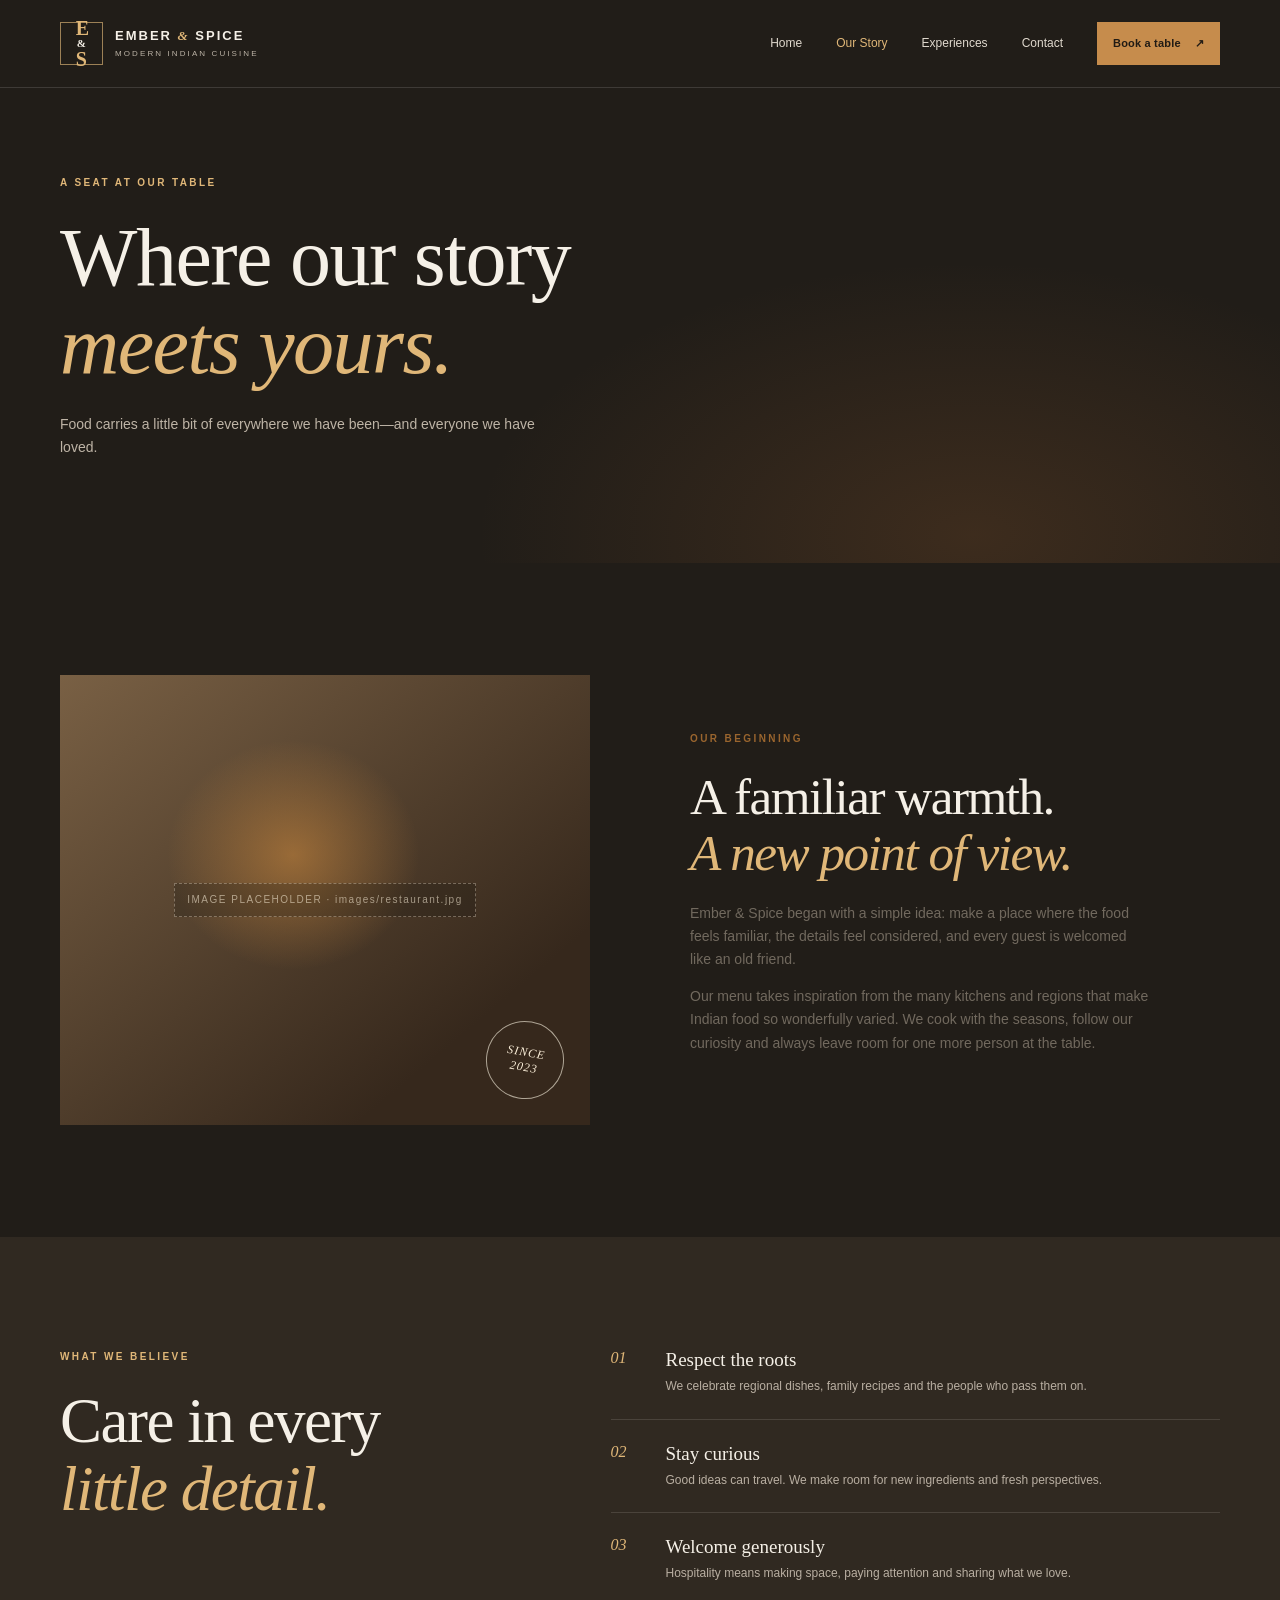
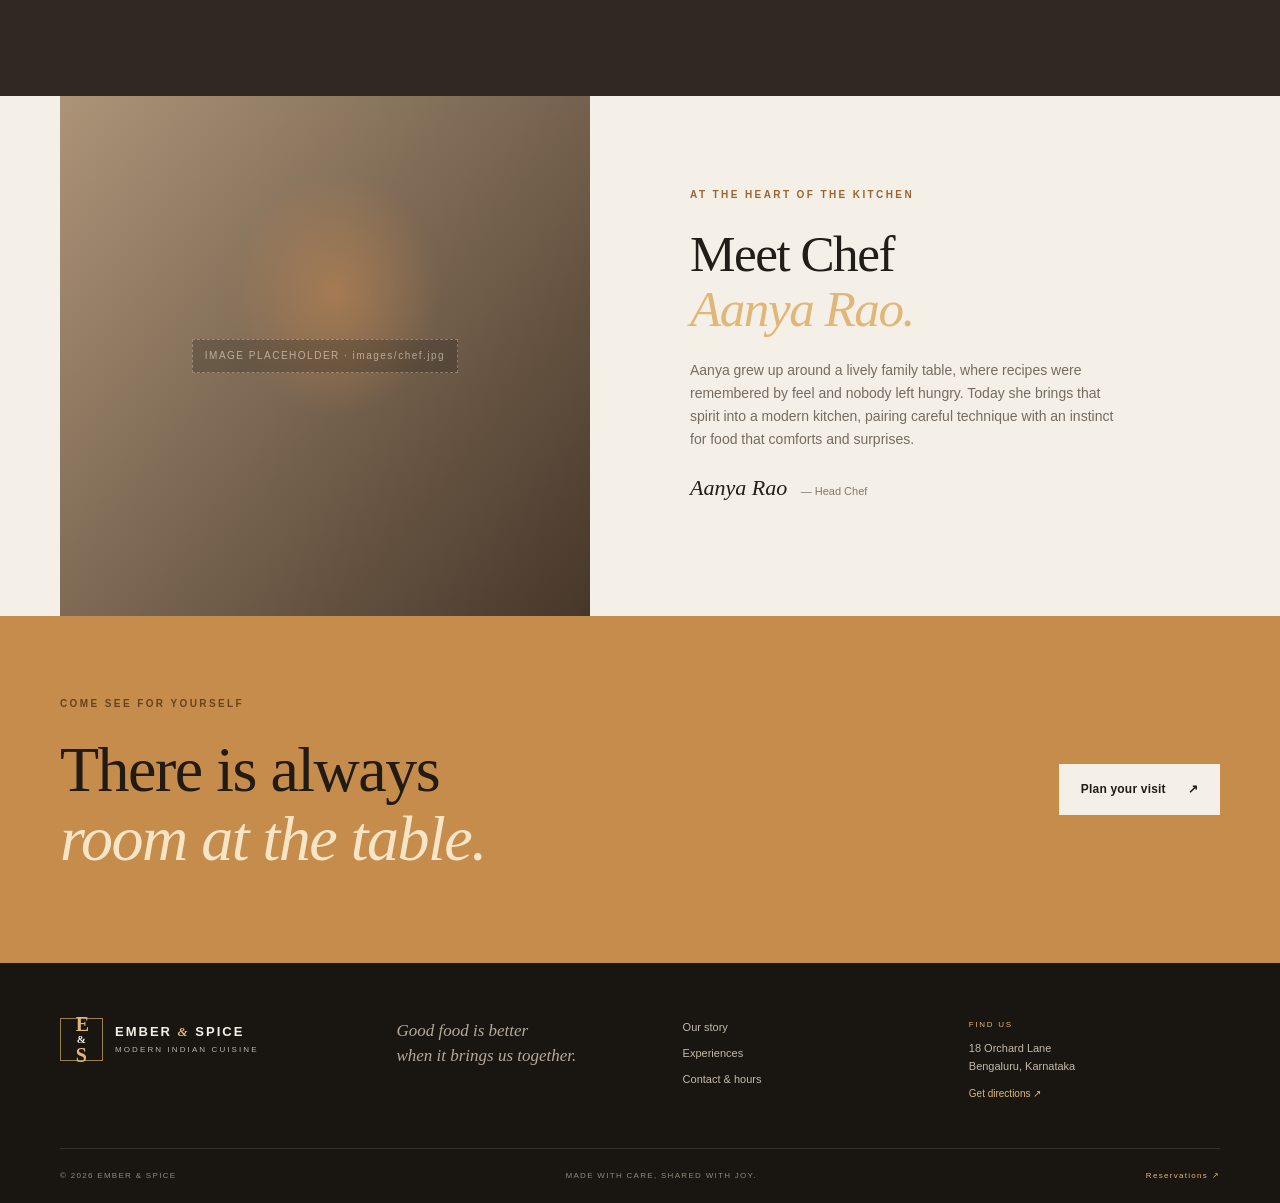
==== about.html @ 1ebe78d6 "Initial Ember and Spice website" ====
<!doctype html>
<html lang="en"><head><meta charset="utf-8"><meta name="viewport" content="width=device-width, initial-scale=1"><meta name="description" content="The story, people and cooking philosophy behind Ember & Spice."><title>Our Story | Ember &amp; Spice</title><link rel="stylesheet" href="css/style.css"><script src="js/script.js" defer></script></head>
<body><a class="skip-link" href="#main">Skip to content</a><header class="site-header"><div class="container header-inner"><a class="brand" href="index.html" aria-label="Ember and Spice home"><span class="brand-mark" aria-hidden="true">E<span>&amp;</span>S</span><span class="brand-name">EMBER <i>&amp;</i> SPICE<small>MODERN INDIAN CUISINE</small></span></a><button class="menu-toggle" type="button" aria-expanded="false" aria-controls="primary-nav"><span class="sr-only">Open navigation</span><span></span><span></span></button><nav class="primary-nav" id="primary-nav" aria-label="Main navigation"><a href="index.html">Home</a><a class="active" aria-current="page" href="about.html">Our Story</a><a href="services.html">Experiences</a><a href="contact.html">Contact</a><a class="button button-small nav-cta" href="contact.html#reservation">Book a table <span aria-hidden="true">↗</span></a></nav></div></header>
<main id="main"><section class="page-hero"><div class="container"><p class="eyebrow">A seat at our table</p><h1>Where our story<br><em>meets yours.</em></h1><p>Food carries a little bit of everywhere we have been—and everyone we have loved.</p></div></section><section class="section-pad"><div class="container intro-grid"><div class="intro-art image-placeholder" role="img" aria-label="Placeholder for the restaurant interior"><span>IMAGE PLACEHOLDER · images/restaurant.jpg</span><span class="art-stamp">SINCE<br>2023</span></div><div class="intro-copy"><p class="eyebrow">Our beginning</p><h2>A familiar warmth.<br><em>A new point of view.</em></h2><p>Ember &amp; Spice began with a simple idea: make a place where the food feels familiar, the details feel considered, and every guest is welcomed like an old friend.</p><p>Our menu takes inspiration from the many kitchens and regions that make Indian food so wonderfully varied. We cook with the seasons, follow our curiosity and always leave room for one more person at the table.</p></div></div></section><section class="values section-pad"><div class="container values-grid"><div><p class="eyebrow">What we believe</p><h2>Care in every<br><em>little detail.</em></h2></div><div class="value-list"><article><span>01</span><div><h3>Respect the roots</h3><p>We celebrate regional dishes, family recipes and the people who pass them on.</p></div></article><article><span>02</span><div><h3>Stay curious</h3><p>Good ideas can travel. We make room for new ingredients and fresh perspectives.</p></div></article><article><span>03</span><div><h3>Welcome generously</h3><p>Hospitality means making space, paying attention and sharing what we love.</p></div></article></div></div></section><section class="chef-section" id="chef"><div class="container chef-grid"><div class="chef-photo image-placeholder" role="img" aria-label="Placeholder for head chef portrait"><span>IMAGE PLACEHOLDER · images/chef.jpg</span></div><div class="chef-copy"><p class="eyebrow">At the heart of the kitchen</p><h2>Meet Chef<br><em>Aanya Rao.</em></h2><p>Aanya grew up around a lively family table, where recipes were remembered by feel and nobody left hungry. Today she brings that spirit into a modern kitchen, pairing careful technique with an instinct for food that comforts and surprises.</p><p class="signature">Aanya Rao <span>— Head Chef</span></p></div></div></section><section class="visit-cta"><div class="container cta-inner"><div><p class="eyebrow">Come see for yourself</p><h2>There is always<br><em>room at the table.</em></h2></div><a class="button button-light" href="contact.html#reservation">Plan your visit <span aria-hidden="true">↗</span></a></div></section></main>
<footer class="site-footer"><div class="container footer-top"><a class="brand footer-brand" href="index.html"><span class="brand-mark" aria-hidden="true">E<span>&amp;</span>S</span><span class="brand-name">EMBER <i>&amp;</i> SPICE<small>MODERN INDIAN CUISINE</small></span></a><p>Good food is better<br>when it brings us together.</p><div class="footer-links"><a href="about.html">Our story</a><a href="services.html">Experiences</a><a href="contact.html">Contact &amp; hours</a></div><div class="footer-address"><span>FIND US</span><p>18 Orchard Lane<br>Bengaluru, Karnataka</p><a href="contact.html#location">Get directions ↗</a></div></div><div class="container footer-bottom"><span>© <span data-year>2026</span> EMBER &amp; SPICE</span><span>MADE WITH CARE, SHARED WITH JOY.</span><a href="contact.html#reservation">Reservations ↗</a></div></footer></body></html>
---- css/style.css ----
/* Ember & Spice — shared styles. Colors and spacing are kept in one place for easy edits. */
:root{--ink:#211d18;--paper:#f5f0e7;--cream:#fcf9f2;--muted:#aaa194;--accent:#c68c4c;--accent-light:#e0b778;--line:rgba(245,240,231,.16);--serif:'Playfair Display',Georgia,serif;--sans:'DM Sans',Arial,sans-serif;--container:1160px}
*{box-sizing:border-box}html{scroll-behavior:smooth}body{margin:0;background:var(--ink);color:var(--paper);font:16px/1.65 var(--sans);-webkit-font-smoothing:antialiased}a{color:inherit;text-decoration:none}img{max-width:100%}button,input,select,textarea{font:inherit}.container{width:min(var(--container),calc(100% - 64px));margin-inline:auto}.sr-only{position:absolute;width:1px;height:1px;padding:0;margin:-1px;overflow:hidden;clip:rect(0,0,0,0);white-space:nowrap;border:0}.skip-link{position:fixed;top:-100px;left:16px;z-index:100;background:var(--accent);color:var(--ink);padding:10px 16px}.skip-link:focus{top:12px}.site-header{height:88px;position:absolute;z-index:5;inset:0 0 auto;border-bottom:1px solid rgba(255,255,255,.13)}.header-inner{height:100%;display:flex;align-items:center;justify-content:space-between}.brand{display:flex;align-items:center;gap:12px}.brand-mark{font:600 20px var(--serif);color:var(--accent-light);border:1px solid rgba(224,183,120,.65);width:43px;height:43px;display:grid;place-content:center;line-height:1;letter-spacing:-2px}.brand-mark span{font-size:11px;color:var(--paper);padding-inline:1px}.brand-name{font-size:13px;letter-spacing:2px;line-height:1.3;font-weight:700}.brand-name i{font-family:var(--serif);color:var(--accent-light);font-style:italic}.brand-name small{display:block;font-size:8px;letter-spacing:2.1px;color:#bbb2a5;font-weight:500;margin-top:4px}.primary-nav{display:flex;align-items:center;gap:34px}.primary-nav>a:not(.button){font-size:12px;color:#e0d9ce;transition:color .2s}.primary-nav>a:not(.button):hover,.primary-nav>a.active{color:var(--accent-light)}.button{display:inline-flex;align-items:center;justify-content:center;gap:22px;padding:15px 21px;background:var(--accent);color:#211b14;font-size:12px;letter-spacing:.2px;font-weight:700;border:1px solid var(--accent);transition:background .2s,color .2s,transform .2s}.button:hover{background:var(--accent-light);border-color:var(--accent-light);transform:translateY(-2px)}.button-small{padding:11px 15px;gap:14px;font-size:11px}.menu-toggle{display:none;background:none;border:0;color:white}.hero{height:min(790px,100vh);min-height:650px;position:relative;display:flex;align-items:center;overflow:hidden}.hero-image,.hero-shade{position:absolute;inset:0}.image-placeholder{position:relative;display:flex;align-items:center;justify-content:center;overflow:hidden;background:radial-gradient(ellipse at 76% 44%,rgba(157,91,36,.44),transparent 30%),radial-gradient(ellipse at 65% 76%,rgba(206,139,61,.28),transparent 22%),linear-gradient(125deg,#28241f,#493424 52%,#201b17);color:rgba(255,244,223,.55);font-size:10px;letter-spacing:1.5px;text-align:center}.image-placeholder>span:first-child{padding:8px 12px;border:1px dashed rgba(255,240,220,.32);background:rgba(20,17,14,.24)}.hero-image{background:radial-gradient(ellipse at 72% 47%,rgba(181,109,40,.5),transparent 29%),radial-gradient(ellipse at 88% 80%,rgba(207,145,75,.32),transparent 24%),linear-gradient(108deg,#211e1a 12%,#35281e 56%,#211d18)}.hero-shade{background:linear-gradient(90deg,rgba(22,19,16,.98) 0%,rgba(22,19,16,.83) 42%,rgba(22,19,16,.12) 100%),linear-gradient(0deg,rgba(22,19,16,.55),transparent 37%)}.hero-content{position:relative;padding-top:80px}.eyebrow{color:var(--accent-light);font-size:10px;letter-spacing:2.4px;text-transform:uppercase;font-weight:600;margin:0 0 22px}.hero .eyebrow{display:flex;align-items:center;gap:10px}.hero .eyebrow span{height:1px;width:30px;background:var(--accent)}h1,h2,h3,p{margin-top:0}h1,h2{font:500 clamp(42px,6vw,76px)/1.08 var(--serif);letter-spacing:-1.5px;margin-bottom:22px}h1 em,h2 em{font-weight:500;color:var(--accent-light)}.hero-copy{max-width:440px;color:#c7beb1;font-size:15px;line-height:1.8;margin-bottom:30px}.hero-actions{display:flex;align-items:center;gap:29px}.text-link,.under-link{font-size:11px;font-weight:600}.text-link span,.under-link span{color:var(--accent-light);padding-left:8px}.text-link:hover,.under-link:hover{color:var(--accent-light)}.hero-note{position:absolute;right:32px;bottom:37px;color:#c0b6a7;font-size:9px;letter-spacing:1.8px}.hero-note span{color:var(--accent-light);margin-right:15px}.section-pad{padding:112px 0}.intro{background:var(--paper);color:var(--ink)}.intro-grid{display:grid;grid-template-columns:1fr 1fr;align-items:center;gap:100px}.intro-art{height:450px;background:radial-gradient(ellipse at 44% 40%,rgba(202,136,62,.58),transparent 30%),linear-gradient(140deg,#796044,#36281c 78%)}.art-stamp{position:absolute!important;bottom:26px;right:26px;border:1px solid rgba(255,248,231,.6);border-radius:50%;width:78px;height:78px;display:grid;place-content:center;font:italic 12px/1.25 var(--serif);letter-spacing:1px!important;color:#fbefd9!important;transform:rotate(10deg)}.intro-copy h2,.chef-copy h2,.contact-details h2{font-size:clamp(38px,4vw,55px)}.intro-copy .eyebrow{color:#9a652e}.intro-copy>p:not(.eyebrow){max-width:460px;color:#71695e;font-size:14px}.intro-copy .under-link{display:inline-block;margin-top:15px;border-bottom:1px solid #b2a590;padding-bottom:8px}.menu-section{background:#211d18}.section-heading{display:flex;align-items:end;justify-content:space-between;margin-bottom:35px}.section-heading .eyebrow{margin-bottom:15px}.section-heading h2{font-size:clamp(38px,4.2vw,56px);margin:0}.desktop-link,.mobile-link{border-bottom:1px solid #63594b;padding-bottom:8px}.mobile-link{display:none}.filters{display:flex;gap:8px;flex-wrap:wrap;margin-bottom:30px}.filter-button{background:transparent;border:1px solid rgba(245,240,231,.2);padding:9px 14px;color:#c5bdae;font-size:10px;cursor:pointer}.filter-button:hover,.filter-button.active{background:var(--accent);border-color:var(--accent);color:#221b13}.dish-grid{display:grid;grid-template-columns:repeat(3,1fr);gap:22px}.dish-card[hidden]{display:none}.dish-image{height:245px;margin-bottom:19px}.dish-card:nth-child(2) .dish-image{background:radial-gradient(ellipse at 55% 48%,rgba(204,118,54,.58),transparent 34%),linear-gradient(135deg,#392b21,#715139)}.dish-card:nth-child(3) .dish-image{background:radial-gradient(ellipse at 50% 48%,rgba(206,160,103,.5),transparent 30%),linear-gradient(135deg,#55402b,#30241b)}.dish-number{position:absolute!important;bottom:14px;right:15px;border:0!important;background:none!important;font:italic 22px var(--serif);color:var(--accent-light)!important}.dish-info{display:flex;justify-content:space-between;align-items:start}.dish-type{font-size:8px;letter-spacing:1.7px;color:var(--accent-light);margin:0 0 5px}.dish-info h3{font:500 22px var(--serif);margin:0}.price{color:var(--accent-light);font-size:13px;padding-top:20px}.dish-description{font-size:11px;color:#aaa194;margin:7px 0 0}.menu-note{font-size:10px;color:#958b7d;margin-top:27px}.values{background:#302921}.values-grid{display:grid;grid-template-columns:.85fr 1.15fr;gap:100px}.values h2{font-size:clamp(43px,5vw,63px)}.values-lead{color:#b6ac9e;font-size:13px}.value-list article{display:grid;grid-template-columns:40px 1fr;gap:15px;padding:0 0 22px;margin-bottom:23px;border-bottom:1px solid rgba(245,240,231,.13)}.value-list article:last-child{margin:0;padding:0;border:0}.value-list article>span{color:var(--accent-light);font:italic 16px var(--serif)}.value-list h3{font:500 19px var(--serif);margin:0 0 6px}.value-list p{font-size:12px;color:#b9afa2;margin:0;max-width:450px}.chef-section{background:var(--paper);color:var(--ink);padding:0}.chef-grid{display:grid;grid-template-columns:1fr 1fr;gap:100px;align-items:center}.chef-photo{height:520px;background:radial-gradient(ellipse at 52% 38%,rgba(195,136,82,.56),transparent 27%),linear-gradient(130deg,#ac9478,#47372a)}.chef-copy .eyebrow{color:#9a652e}.chef-copy>p:not(.eyebrow):not(.signature){max-width:430px;color:#756b5e;font-size:14px}.signature{font:italic 22px var(--serif);margin:24px 0}.signature span{font:11px var(--sans);color:#817669;margin-left:8px}.chef-copy .under-link{display:inline-block;border-bottom:1px solid #b2a590;padding-bottom:8px}.quote-section{position:relative;overflow:hidden;text-align:center;background:#29231d}.quote-inner{max-width:790px;position:relative;z-index:1}.quote-section .eyebrow{margin-bottom:28px}.quote-section blockquote{font:500 clamp(27px,4vw,43px)/1.38 var(--serif);margin:0 0 29px}.quote-byline{display:flex;align-items:center;justify-content:center;gap:13px;color:#b7ac9f;font-size:9px;letter-spacing:1.4px}.quote-rule{height:1px;width:27px;background:var(--accent)}.quote-byline i{color:var(--accent-light);font-style:normal}.quote-stars{color:var(--accent-light);letter-spacing:3px;margin-left:10px}.quote-mark{position:absolute;color:rgba(198,140,76,.08);font:400 440px/.8 var(--serif);top:45px;left:calc(50% - 220px)}.visit-cta{background:var(--accent);color:#211b14;padding:80px 0}.cta-inner{display:flex;align-items:center;justify-content:space-between}.cta-inner .eyebrow{color:#65431f}.cta-inner h2{font-size:clamp(42px,5vw,64px);margin-bottom:10px}.cta-inner h2 em{color:#f7e5c7}.cta-inner>div>p:last-child{font-size:12px;color:#5c452c}.button-light{background:var(--paper);border-color:var(--paper);color:#231c15}.button-light:hover{background:#fff;color:#231c15}.site-footer{background:#191612;padding:55px 0 0}.footer-top{display:grid;grid-template-columns:1.2fr 1fr 1fr 1fr;gap:35px;align-items:start;padding-bottom:45px}.footer-brand{align-self:start}.footer-top>p{font:italic 17px/1.5 var(--serif);color:#b4a99a}.footer-links,.footer-address{display:flex;flex-direction:column;gap:8px;font-size:11px;color:#c3b9aa}.footer-address>span{font-size:8px;letter-spacing:1.7px;color:var(--accent-light)}.footer-address p{margin:0}.footer-address a{color:var(--accent-light);font-size:10px;margin-top:3px}.footer-bottom{border-top:1px solid rgba(245,240,231,.12);min-height:55px;display:flex;align-items:center;justify-content:space-between;color:#91877a;font-size:8px;letter-spacing:1.3px}.footer-bottom a{color:var(--accent-light)}
.page-hero{padding:175px 0 90px;background:radial-gradient(ellipse at 76% 95%,rgba(150,92,46,.24),transparent 36%),#211d18}.page-hero h1{font-size:clamp(52px,7vw,82px)}.page-hero .container>p:last-child{max-width:490px;color:#beb4a6;font-size:14px}.service-list{background:var(--paper);color:var(--ink)}.service-card{display:grid;grid-template-columns:55px 1fr .9fr;gap:35px;align-items:center;padding:30px 0 55px;margin-bottom:30px;border-bottom:1px solid #d9d0c3}.service-card:last-child{margin-bottom:0;border:0}.service-number{color:#a46d37;font:italic 20px var(--serif);align-self:start;padding-top:6px}.service-card .eyebrow{color:#9a652e;margin-bottom:12px}.service-card h2{font-size:40px;margin:0 0 13px}.service-card>div:nth-child(2)>p:not(.eyebrow){font-size:13px;color:#756b5e;max-width:420px}.service-card .under-link{display:inline-block;border-bottom:1px solid #b2a590;padding-bottom:8px;margin-top:5px}.service-photo{height:230px;background:radial-gradient(ellipse at 50% 44%,rgba(202,136,62,.42),transparent 28%),linear-gradient(140deg,#7b6044,#34281e)}.menu-list{max-width:760px}.menu-list article{display:flex;justify-content:space-between;align-items:center;border-bottom:1px solid var(--line);padding:20px 0}.menu-list h3{font:500 21px var(--serif);margin:0 0 2px}.menu-list p{font-size:11px;color:#aaa194;margin:0}.menu-list b{font-size:13px;color:var(--accent-light);font-weight:500}.contact-section{background:var(--paper);color:var(--ink)}.contact-grid{display:grid;grid-template-columns:.85fr 1.15fr;gap:100px;align-items:start}.contact-details>.eyebrow,.form-panel>.eyebrow{color:#9a652e}.detail-block{margin:28px 0}.detail-block>span{font-size:9px;letter-spacing:1.7px;color:#9a652e}.detail-block p{font-size:13px;color:#62594e;margin:7px 0}.detail-block a{color:inherit}.detail-block .under-link{display:inline-block;border-bottom:1px solid #c1b8ac;padding-bottom:4px}.map-placeholder{height:165px;background:radial-gradient(ellipse at 40% 55%,rgba(208,178,127,.6),transparent 30%),linear-gradient(135deg,#c8bda9,#8f806d);color:#574a39;font-size:9px}.form-panel{padding:40px;background:#fffdf9;box-shadow:0 20px 60px rgba(45,33,20,.06)}.form-panel h2{font-size:42px;margin-bottom:10px}.form-panel h2 em{color:#a56e35}.form-intro{font-size:12px;color:#756b5e;margin-bottom:27px}.form-row{margin-bottom:17px}.form-row label{display:block;font-size:11px;font-weight:600;margin-bottom:6px}.form-row label span{color:#a56e35}.form-row input,.form-row select,.form-row textarea{width:100%;border:1px solid #d9d0c3;background:#fffdf9;color:#302a23;padding:11px 12px;font-size:12px;border-radius:0}.form-row textarea{resize:vertical}.form-row input:focus,.form-row select:focus,.form-row textarea:focus{outline:2px solid #bd8950;outline-offset:1px}.form-row-split{display:grid;grid-template-columns:1fr 1fr;gap:14px}.field-error{display:block;color:#a33d2e;font-size:10px;min-height:0}.field-error:not(:empty){margin-top:4px}.form-status{font-size:10px;color:#71685d;margin:14px 0 0}.form-status.success{color:#326b46}.form-row.invalid input,.form-row.invalid textarea{border-color:#a33d2e}
@media(max-width:850px){.container{width:min(var(--container),calc(100% - 42px))}.primary-nav{gap:19px}.intro-grid,.chef-grid,.values-grid,.contact-grid{gap:50px}.footer-top{grid-template-columns:1fr 1fr}.hero{min-height:620px}.dish-image{height:200px}.service-card{grid-template-columns:35px 1fr .75fr;gap:20px}}
@media(max-width:650px){.container{width:calc(100% - 40px)}.site-header{height:74px}.brand-mark{width:38px;height:38px;font-size:18px}.brand-name{font-size:11px}.menu-toggle{display:flex;width:42px;height:42px;flex-direction:column;justify-content:center;gap:6px;cursor:pointer}.menu-toggle>span:not(.sr-only){width:22px;height:1px;background:var(--paper);transition:transform .2s}.menu-toggle[aria-expanded=true]>span:nth-last-child(2){transform:translateY(3.5px) rotate(45deg)}.menu-toggle[aria-expanded=true]>span:last-child{transform:translateY(-3.5px) rotate(-45deg)}.primary-nav{display:none;position:absolute;top:73px;left:0;right:0;padding:20px;background:#211d18;border-bottom:1px solid var(--line);align-items:stretch;gap:0;flex-direction:column}.primary-nav.open{display:flex}.primary-nav>a:not(.button){padding:13px 5px;border-bottom:1px solid var(--line)}.primary-nav .nav-cta{margin-top:13px;align-self:flex-start}.hero{min-height:650px;height:88vh;max-height:790px}.hero-shade{background:linear-gradient(90deg,rgba(22,19,16,.94),rgba(22,19,16,.5)),linear-gradient(0deg,rgba(22,19,16,.6),transparent 42%)}.hero-content{padding-top:60px}.hero h1{font-size:56px}.hero-copy{font-size:13px;max-width:340px}.hero-actions{align-items:flex-start;flex-direction:column;gap:17px}.hero-note{left:20px;right:auto;font-size:8px}.section-pad{padding:78px 0}.intro-grid,.chef-grid,.values-grid,.contact-grid{grid-template-columns:1fr;gap:35px}.intro-art{height:330px;order:2}.intro-copy{order:1}.intro-copy h2,.chef-copy h2,.contact-details h2{font-size:43px}.section-heading{align-items:flex-start;gap:15px;flex-direction:column}.section-heading h2{font-size:40px}.desktop-link{display:none}.mobile-link{display:inline-block;margin-top:22px}.dish-grid{grid-template-columns:1fr;gap:32px}.dish-image{height:270px}.dish-info h3{font-size:21px}.values-grid{gap:32px}.values h2{font-size:48px}.chef-grid{gap:30px}.chef-photo{height:390px;order:2}.chef-copy{order:1}.quote-section blockquote{font-size:30px}.quote-byline{flex-wrap:wrap;font-size:8px}.quote-stars{width:100%;margin:2px 0 0}.visit-cta{padding:64px 0}.cta-inner{align-items:flex-start;gap:24px;flex-direction:column}.cta-inner h2{font-size:49px}.footer-top{grid-template-columns:1fr 1fr;gap:28px 15px}.footer-top>p{font-size:15px}.footer-bottom{padding:15px 0;gap:10px;flex-wrap:wrap}.footer-bottom>span:nth-child(2){display:none}.page-hero{padding:145px 0 65px}.page-hero h1{font-size:56px}.page-hero .container>p:last-child{font-size:13px}.service-card{grid-template-columns:28px 1fr;gap:14px;padding-bottom:35px;margin-bottom:20px}.service-card h2{font-size:34px}.service-photo{grid-column:2;height:210px;margin-top:8px}.contact-grid{gap:40px}.form-panel{padding:25px 19px}.form-panel h2{font-size:37px}.form-row-split{grid-template-columns:1fr}.map-placeholder{height:145px}}
@media(prefers-reduced-motion:reduce){html{scroll-behavior:auto}*,*::before,*::after{transition-duration:.01ms!important;animation-duration:.01ms!important;animation-iteration-count:1!important}}
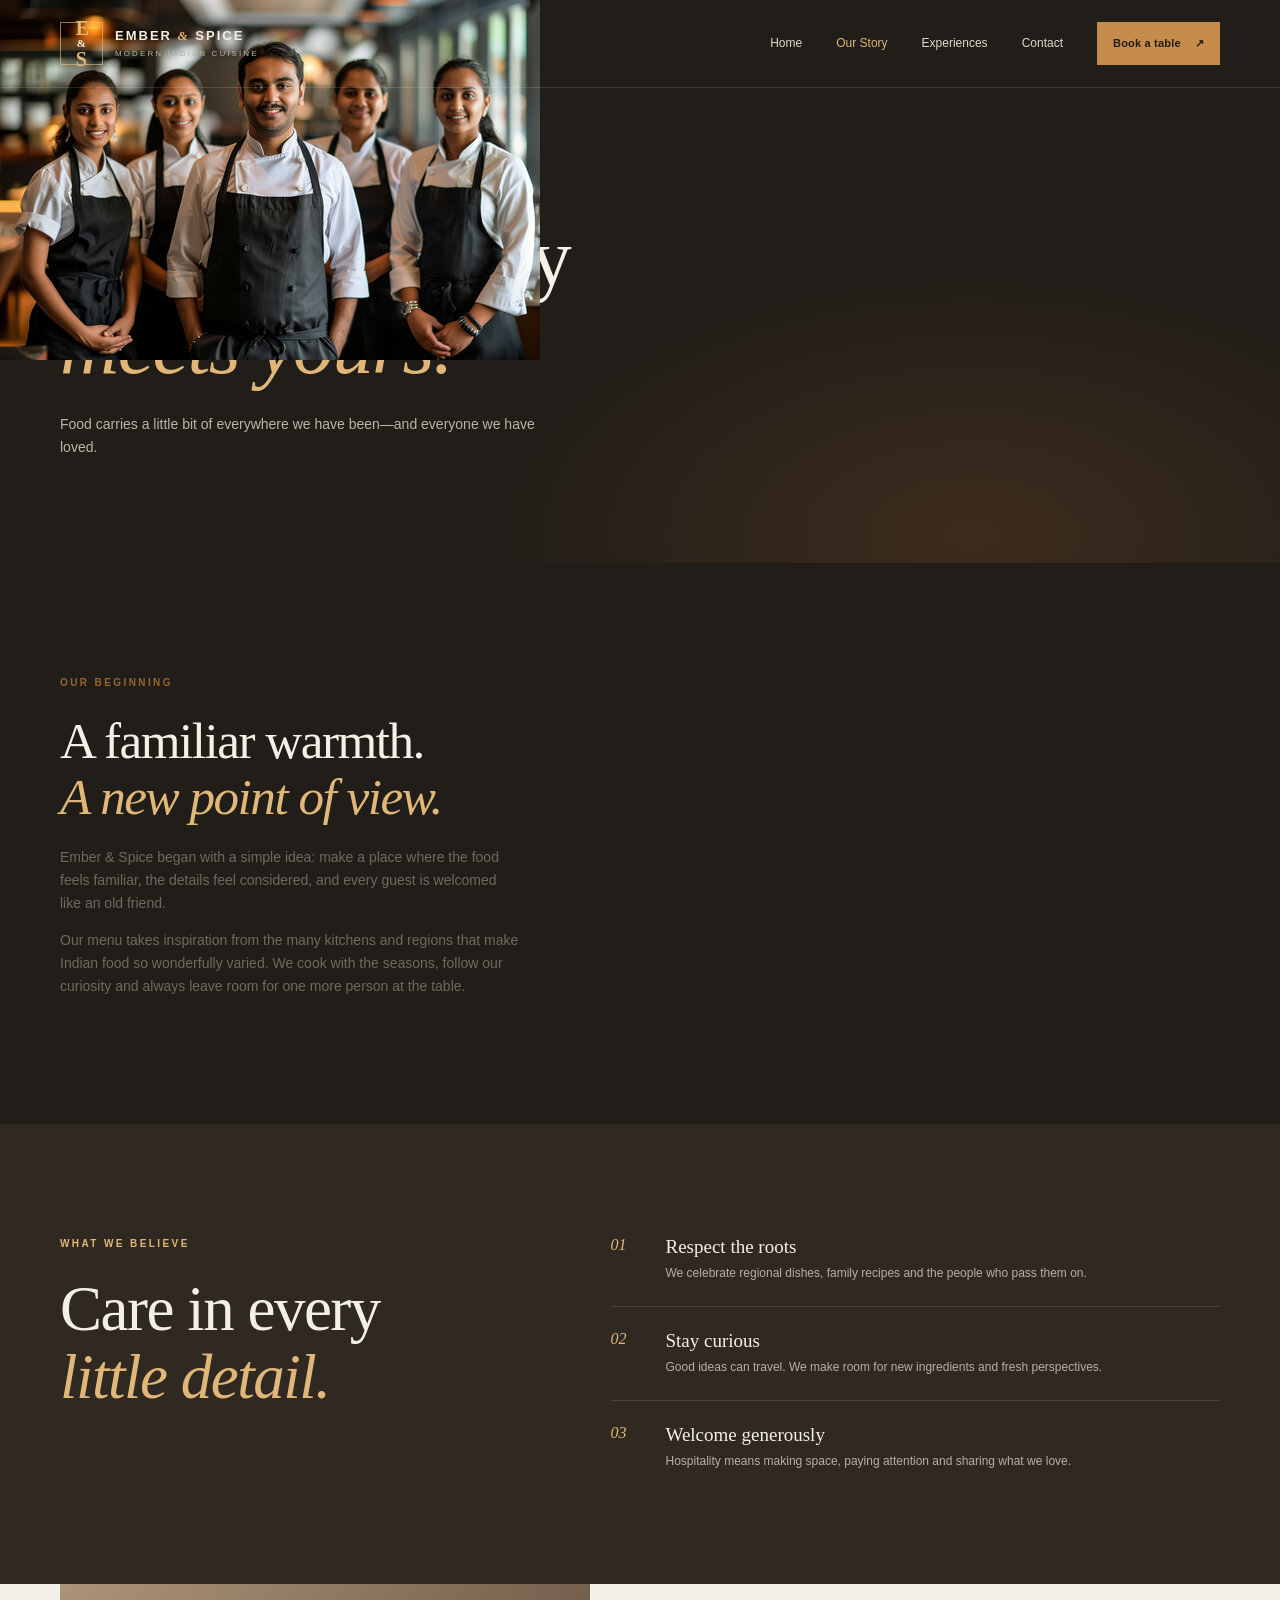
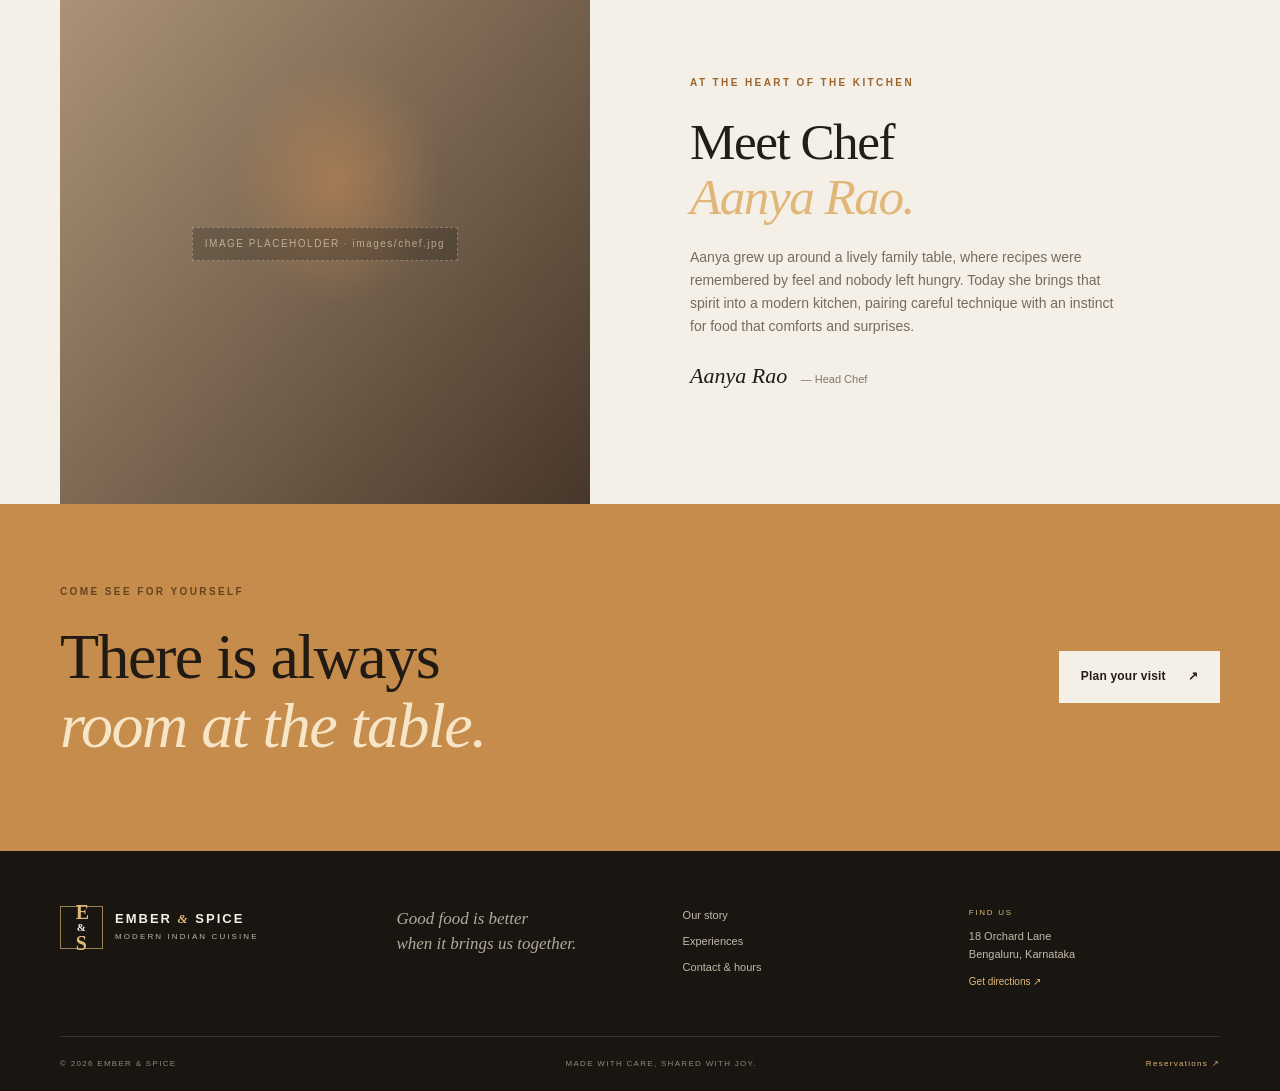
==== commit 86790f1d: "Update about.html" ====
--- a/about.html
+++ b/about.html
@@ -1,5 +1,9 @@
 <!doctype html>
 <html lang="en"><head><meta charset="utf-8"><meta name="viewport" content="width=device-width, initial-scale=1"><meta name="description" content="The story, people and cooking philosophy behind Ember & Spice."><title>Our Story | Ember &amp; Spice</title><link rel="stylesheet" href="css/style.css"><script src="js/script.js" defer></script></head>
 <body><a class="skip-link" href="#main">Skip to content</a><header class="site-header"><div class="container header-inner"><a class="brand" href="index.html" aria-label="Ember and Spice home"><span class="brand-mark" aria-hidden="true">E<span>&amp;</span>S</span><span class="brand-name">EMBER <i>&amp;</i> SPICE<small>MODERN INDIAN CUISINE</small></span></a><button class="menu-toggle" type="button" aria-expanded="false" aria-controls="primary-nav"><span class="sr-only">Open navigation</span><span></span><span></span></button><nav class="primary-nav" id="primary-nav" aria-label="Main navigation"><a href="index.html">Home</a><a class="active" aria-current="page" href="about.html">Our Story</a><a href="services.html">Experiences</a><a href="contact.html">Contact</a><a class="button button-small nav-cta" href="contact.html#reservation">Book a table <span aria-hidden="true">↗</span></a></nav></div></header>
-<main id="main"><section class="page-hero"><div class="container"><p class="eyebrow">A seat at our table</p><h1>Where our story<br><em>meets yours.</em></h1><p>Food carries a little bit of everywhere we have been—and everyone we have loved.</p></div></section><section class="section-pad"><div class="container intro-grid"><div class="intro-art image-placeholder" role="img" aria-label="Placeholder for the restaurant interior"><span>IMAGE PLACEHOLDER · images/restaurant.jpg</span><span class="art-stamp">SINCE<br>2023</span></div><div class="intro-copy"><p class="eyebrow">Our beginning</p><h2>A familiar warmth.<br><em>A new point of view.</em></h2><p>Ember &amp; Spice began with a simple idea: make a place where the food feels familiar, the details feel considered, and every guest is welcomed like an old friend.</p><p>Our menu takes inspiration from the many kitchens and regions that make Indian food so wonderfully varied. We cook with the seasons, follow our curiosity and always leave room for one more person at the table.</p></div></div></section><section class="values section-pad"><div class="container values-grid"><div><p class="eyebrow">What we believe</p><h2>Care in every<br><em>little detail.</em></h2></div><div class="value-list"><article><span>01</span><div><h3>Respect the roots</h3><p>We celebrate regional dishes, family recipes and the people who pass them on.</p></div></article><article><span>02</span><div><h3>Stay curious</h3><p>Good ideas can travel. We make room for new ingredients and fresh perspectives.</p></div></article><article><span>03</span><div><h3>Welcome generously</h3><p>Hospitality means making space, paying attention and sharing what we love.</p></div></article></div></div></section><section class="chef-section" id="chef"><div class="container chef-grid"><div class="chef-photo image-placeholder" role="img" aria-label="Placeholder for head chef portrait"><span>IMAGE PLACEHOLDER · images/chef.jpg</span></div><div class="chef-copy"><p class="eyebrow">At the heart of the kitchen</p><h2>Meet Chef<br><em>Aanya Rao.</em></h2><p>Aanya grew up around a lively family table, where recipes were remembered by feel and nobody left hungry. Today she brings that spirit into a modern kitchen, pairing careful technique with an instinct for food that comforts and surprises.</p><p class="signature">Aanya Rao <span>— Head Chef</span></p></div></div></section><section class="visit-cta"><div class="container cta-inner"><div><p class="eyebrow">Come see for yourself</p><h2>There is always<br><em>room at the table.</em></h2></div><a class="button button-light" href="contact.html#reservation">Plan your visit <span aria-hidden="true">↗</span></a></div></section></main>
+<main id="main"><section class="page-hero"><div class="container"><p class="eyebrow">A seat at our table</p><h1>Where our story<br><em>meets yours.</em></h1><p>Food carries a little bit of everywhere we have been—and everyone we have loved.</p></div></section><section class="section-pad"><div class="container intro-grid"><img
+  class="hero-image"
+  src="images/restaurant.jpg"
+  alt="A warmly lit dining room at Ember & Spice"
+><div class="intro-copy"><p class="eyebrow">Our beginning</p><h2>A familiar warmth.<br><em>A new point of view.</em></h2><p>Ember &amp; Spice began with a simple idea: make a place where the food feels familiar, the details feel considered, and every guest is welcomed like an old friend.</p><p>Our menu takes inspiration from the many kitchens and regions that make Indian food so wonderfully varied. We cook with the seasons, follow our curiosity and always leave room for one more person at the table.</p></div></div></section><section class="values section-pad"><div class="container values-grid"><div><p class="eyebrow">What we believe</p><h2>Care in every<br><em>little detail.</em></h2></div><div class="value-list"><article><span>01</span><div><h3>Respect the roots</h3><p>We celebrate regional dishes, family recipes and the people who pass them on.</p></div></article><article><span>02</span><div><h3>Stay curious</h3><p>Good ideas can travel. We make room for new ingredients and fresh perspectives.</p></div></article><article><span>03</span><div><h3>Welcome generously</h3><p>Hospitality means making space, paying attention and sharing what we love.</p></div></article></div></div></section><section class="chef-section" id="chef"><div class="container chef-grid"><div class="chef-photo image-placeholder" role="img" aria-label="Placeholder for head chef portrait"><span>IMAGE PLACEHOLDER · images/chef.jpg</span></div><div class="chef-copy"><p class="eyebrow">At the heart of the kitchen</p><h2>Meet Chef<br><em>Aanya Rao.</em></h2><p>Aanya grew up around a lively family table, where recipes were remembered by feel and nobody left hungry. Today she brings that spirit into a modern kitchen, pairing careful technique with an instinct for food that comforts and surprises.</p><p class="signature">Aanya Rao <span>— Head Chef</span></p></div></div></section><section class="visit-cta"><div class="container cta-inner"><div><p class="eyebrow">Come see for yourself</p><h2>There is always<br><em>room at the table.</em></h2></div><a class="button button-light" href="contact.html#reservation">Plan your visit <span aria-hidden="true">↗</span></a></div></section></main>
 <footer class="site-footer"><div class="container footer-top"><a class="brand footer-brand" href="index.html"><span class="brand-mark" aria-hidden="true">E<span>&amp;</span>S</span><span class="brand-name">EMBER <i>&amp;</i> SPICE<small>MODERN INDIAN CUISINE</small></span></a><p>Good food is better<br>when it brings us together.</p><div class="footer-links"><a href="about.html">Our story</a><a href="services.html">Experiences</a><a href="contact.html">Contact &amp; hours</a></div><div class="footer-address"><span>FIND US</span><p>18 Orchard Lane<br>Bengaluru, Karnataka</p><a href="contact.html#location">Get directions ↗</a></div></div><div class="container footer-bottom"><span>© <span data-year>2026</span> EMBER &amp; SPICE</span><span>MADE WITH CARE, SHARED WITH JOY.</span><a href="contact.html#reservation">Reservations ↗</a></div></footer></body></html>
